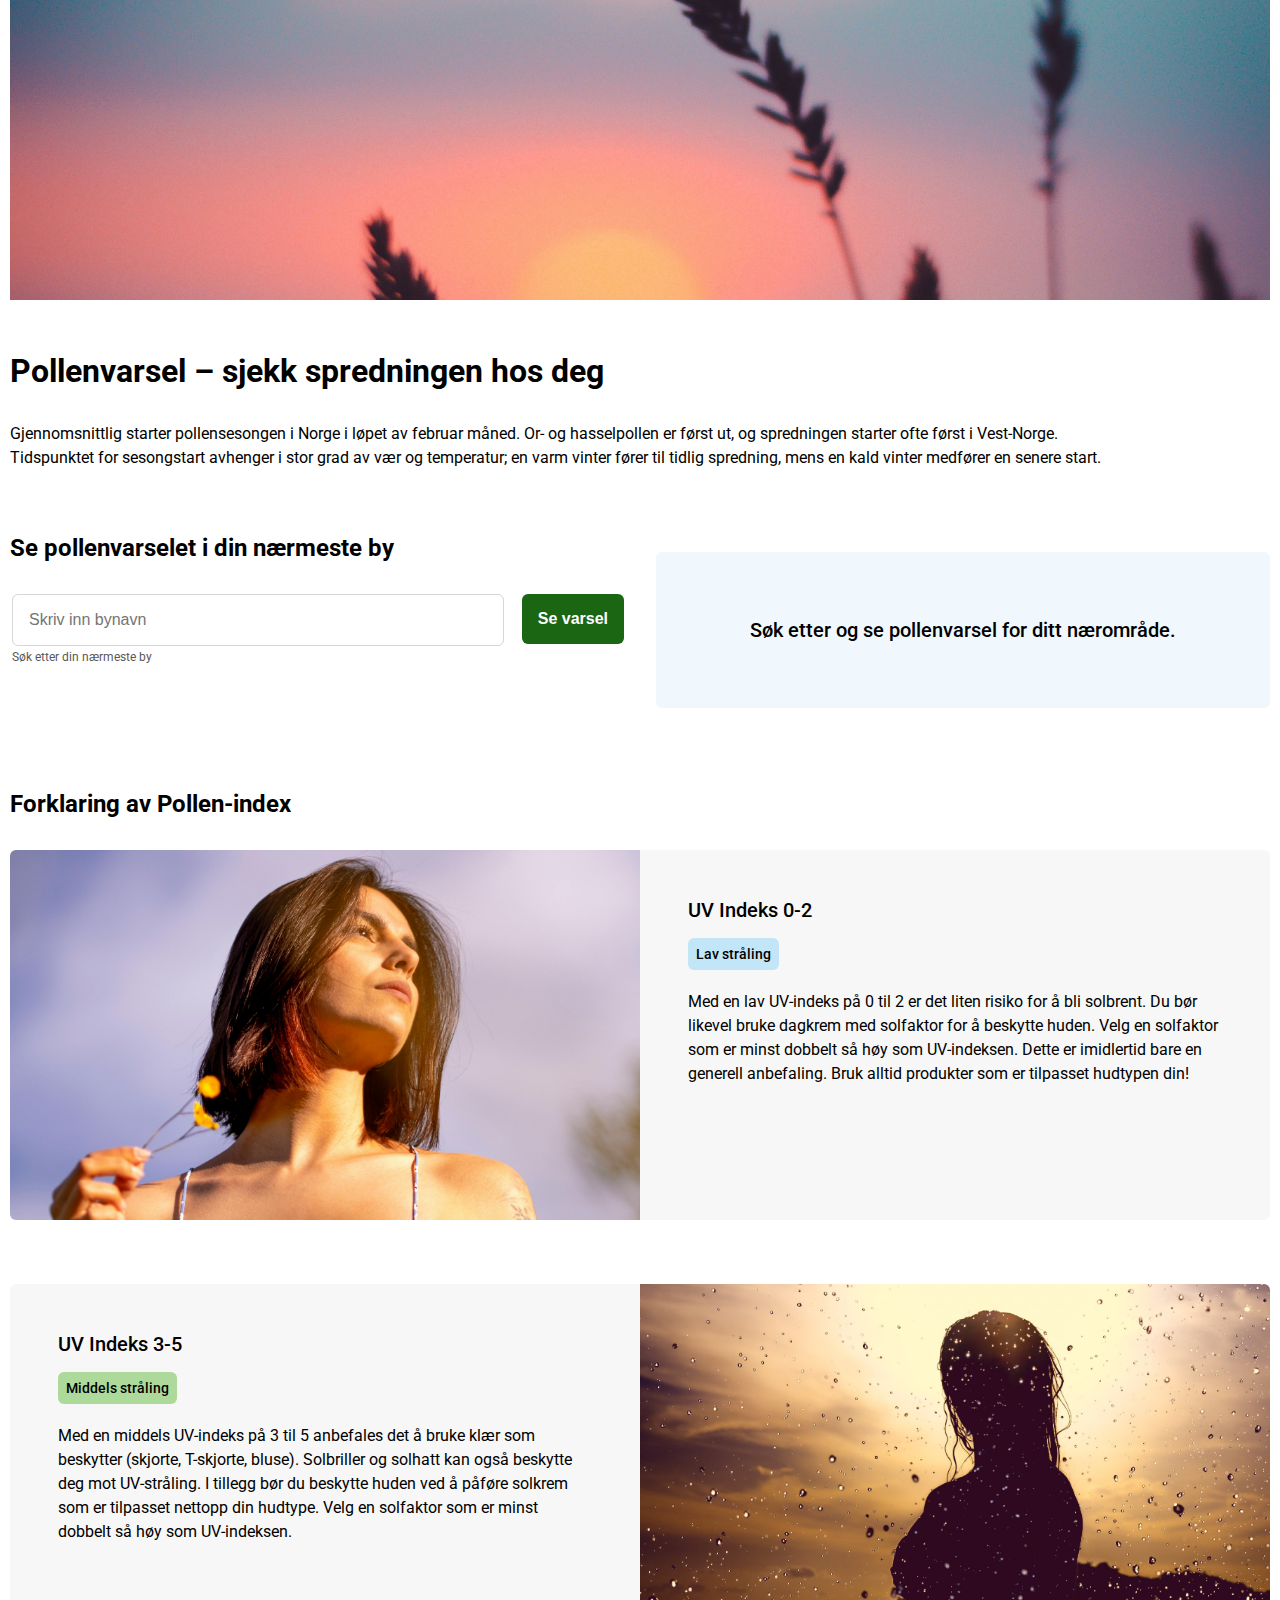
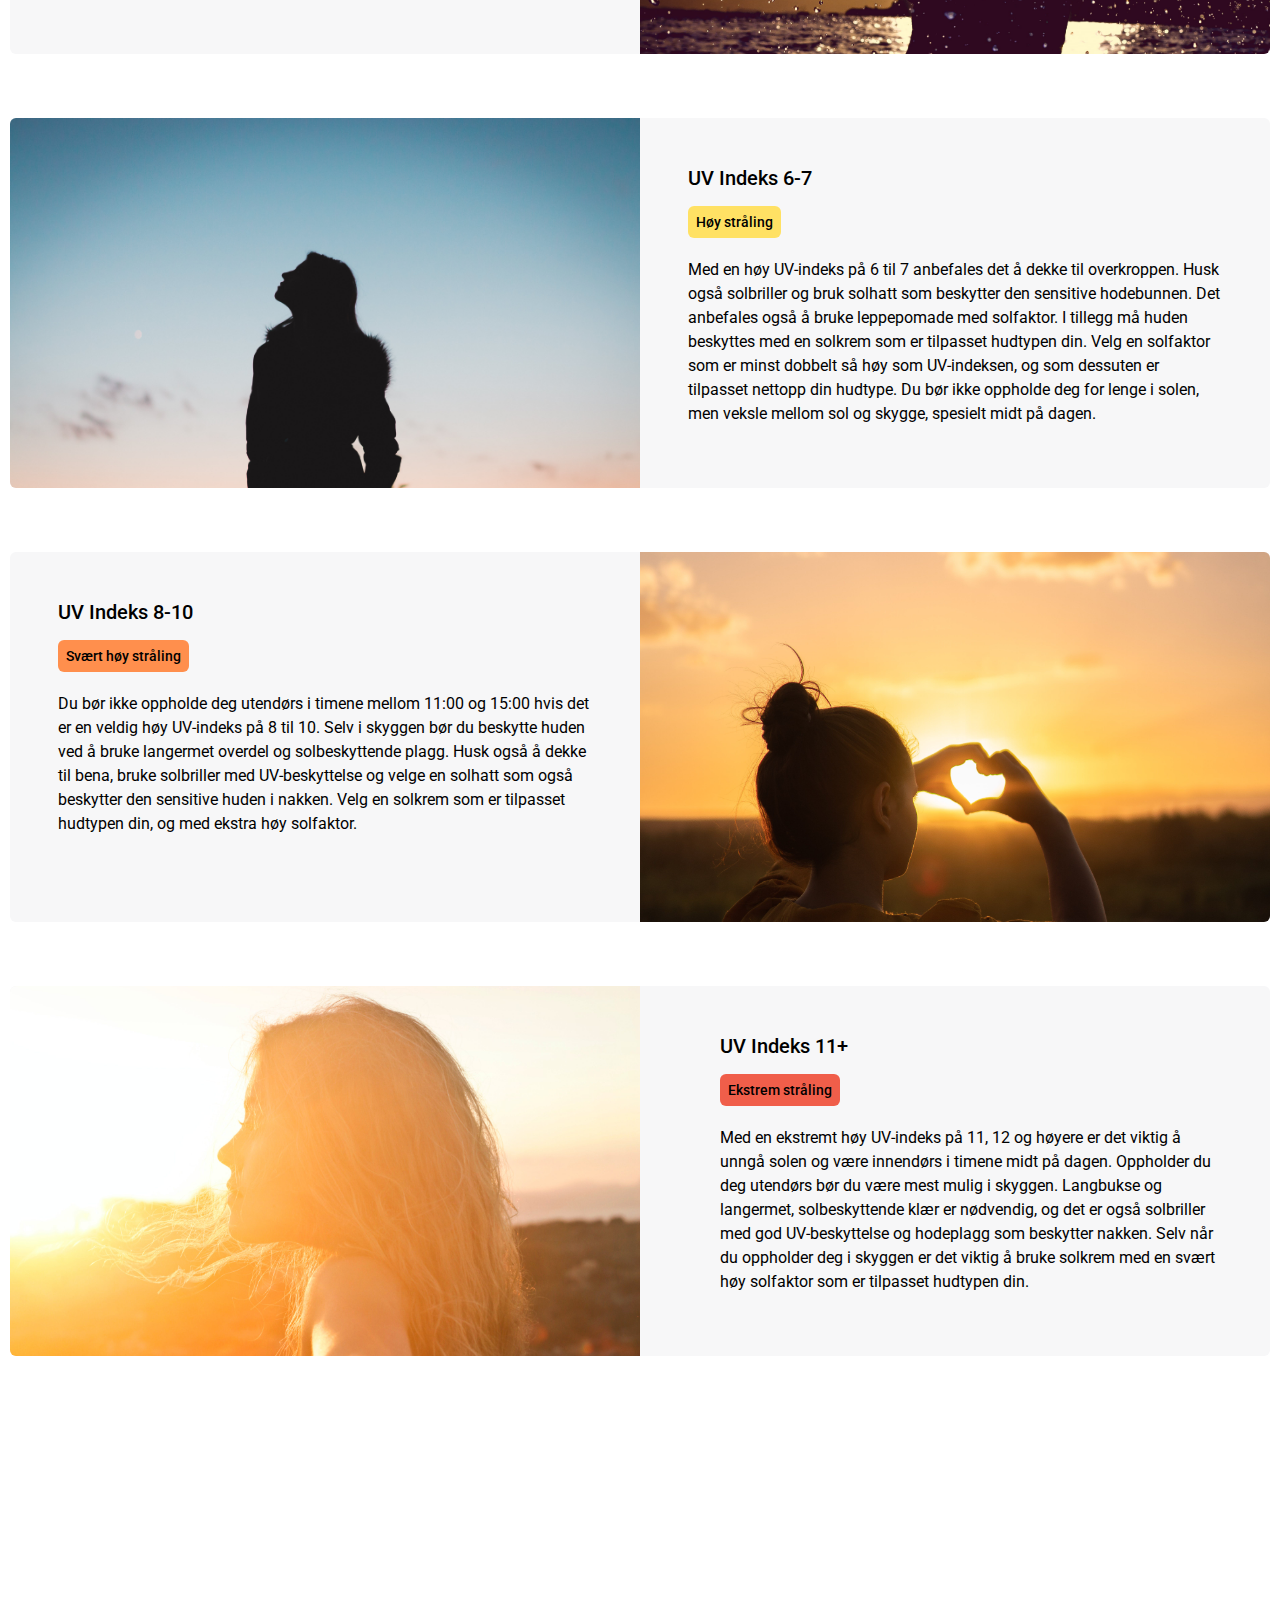
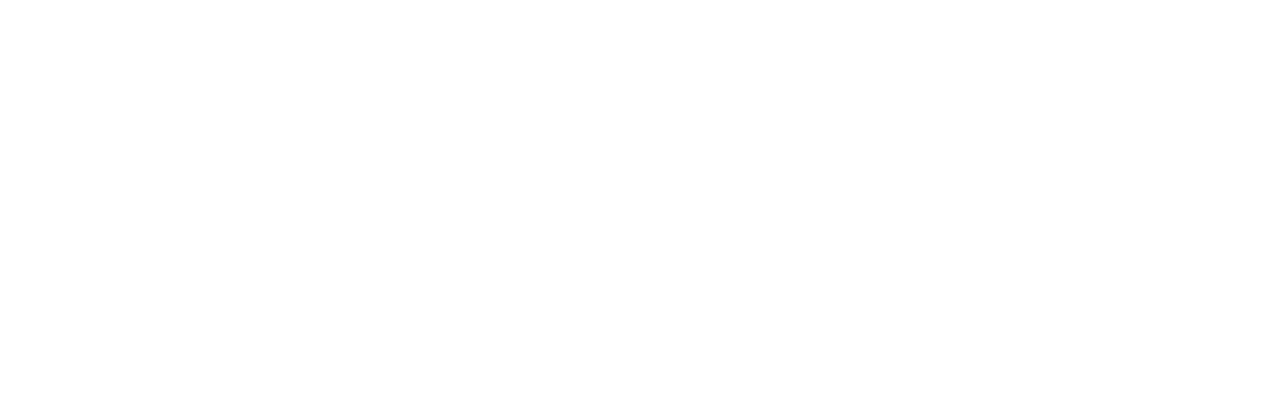
==== pollen.html @ 828fba29 "Added uvFull + started on pollenvarsel" ====
<!DOCTYPE html>
<head>
    <meta content="width=device-width, initial-scale=1" name="viewport" />
    <meta charset="UTF-8" />
    <link rel="stylesheet" href="css/chat.css" >
    <link rel="stylesheet" href="css/banner.css" >
    <link rel="stylesheet" href="css/main.css" >
    <link rel="stylesheet" href="css/header.css"> 
    <link rel="stylesheet" href="css/uvPollen.css">
    <link rel="preconnect" href="https://fonts.googleapis.com">
    <link rel="preconnect" href="https://fonts.gstatic.com" crossorigin>
    <link href="https://fonts.googleapis.com/css2?family=Roboto:wght@400;500;700&display=swap" rel="stylesheet">
</head> 
<body>
    <div id="main" class="container ">
        <img class="top-img" src="img/top.jpg" alt="Solnedgang med fine farger" />
        <div class="innerContainer">
            <div class="mb-64">
                <h1>Pollenvarsel – sjekk spredningen hos deg</h1>
                <p>Gjennomsnittlig starter pollensesongen i Norge i løpet av februar måned. Or- og hasselpollen er først ut, og spredningen starter ofte først i Vest-Norge. <br>
                Tidspunktet for sesongstart avhenger i stor grad av vær og temperatur; en varm vinter fører til tidlig spredning, mens en kald vinter medfører en senere start. </p>
            </div>
            <!-- UV Varsel -->
            <div class="flex cols gap-2 mb-64">
                <div class="leftBlock gap-2">
                    <h2 class="noMargin">Se pollenvarselet i din nærmeste by</h2>
                    <form class="uvForm" id="searchUV">
                        <fieldset class="locInput">
                            <input class="input" id="inp" type="text" name="search" placeholder="Skriv inn bynavn" />
                            <label for="inp" id="inpLabel" class="formLabel">Søk etter din nærmeste by</label>
                        </fieldset>
                        <input class="btnForm" data-gtm-event="iframe" data-gtm-category="ux" data-gtm-action="button" data-gtm-label="uv-varsel" type="submit" name="submit" value="Se varsel" />
                    </form>       
                </div>
                <div id="queryResult" class="queryResult">
                    <h3 id="uvTitle" class="textCenter initialTitle">Søk etter og se pollenvarsel for ditt nærområde.</h3>
                </div>
            </div>
            <h2 class="noMargin">Forklaring av Pollen-index</h2>
            <div id="low" class="borderBlock noPadding borderRadius h-370 mb-64 noBorder grey">
                <div class="cols noMargin noGap">
                    <div class="leftBlock halfWidth imgContainer">
                        <img class="uvPic" src="img/sunset1.jpg" alt="sunset" />
                    </div>
                    <div class="flex-1 p-24">
                        <h3>UV Indeks 0-2</h3>
                        <p class="mb-24"><span class="label borderRadius blue">Lav stråling</span></p>
                        <p>Med en lav UV-indeks på 0 til 2 er det liten risiko for å bli solbrent.
                            Du bør likevel bruke dagkrem med solfaktor for å beskytte huden.
                            Velg en solfaktor som er minst dobbelt så
                            høy som UV-indeksen. Dette er imidlertid bare en generell
                            anbefaling. Bruk alltid produkter som er tilpasset
                            hudtypen din!
                        </p>
                    </div>
                </div>
            </div>
            <div id="mid" class="borderBlock noPadding borderRadius h-370 mb-64 noBorder grey">
                <div class="cols noMargin flex-reverse noGap">
                    <div class="flex-1 p-24">
                        <h3>UV Indeks 3-5</h3>
                        <p class="mb-24"><span class="label borderRadius green">Middels stråling</span></p>
                        <p>Med en middels UV-indeks på 3 til 5 anbefales det å bruke klær som beskytter (skjorte, T-skjorte, bluse). Solbriller og solhatt kan også beskytte deg mot UV-stråling.
                            I tillegg bør du beskytte huden ved å påføre solkrem som er tilpasset nettopp din hudtype.
                            Velg en solfaktor som er minst dobbelt så
                            høy som UV-indeksen.
                        </p>
                    </div>
                    <div class="rightBlock halfWidth imgContainer">
                        <img class="uvPic" src="img/sunset2.jpg" alt="sunset" />
                    </div>
                </div>
            </div>
            <div id="high" class="borderBlock noPadding borderRadius h-370 mb-64 noBorder grey">
                <div class="cols noMargin noGap">
                    <div class="leftBlock halfWidth imgContainer">
                        <img src="img/sunset3.jpg" alt="sunset" />
                    </div>
                    <div class="flex-1 p-24">
                        <h3>UV Indeks 6-7</h3>
                        <p class="mb-24"><span class="label borderRadius yellow">Høy stråling</span></p>
                        <p>Med en høy UV-indeks på 6 til 7 anbefales det å dekke til
                            overkroppen. Husk også solbriller og bruk solhatt som beskytter den
                            sensitive hodebunnen. Det anbefales også å bruke leppepomade med solfaktor.
                            I tillegg må huden beskyttes med en solkrem som er
                            tilpasset hudtypen din. Velg en solfaktor som er minst dobbelt så høy som UV-indeksen, og som dessuten er tilpasset nettopp din hudtype. Du bør ikke oppholde deg for lenge i solen, men veksle mellom sol og skygge, spesielt midt på dagen.
                        </p>
                    </div>
                </div>
            </div>
            <div id="xhigh" class="borderBlock noPadding borderRadius h-370 mb-64 noBorder grey">
                <div class="cols noMargin flex-reverse noGap">
                    <div class="flex-1 p-24">
                        <h3>UV Indeks 8-10</h3>
                        <p class="mb-24"><span class="label borderRadius orange">Svært høy stråling</span></p>
                        <p>Du bør ikke oppholde deg utendørs i timene mellom 11:00 og 15:00 hvis
                            det er en veldig høy UV-indeks på 8 til 10.
                            Selv i skyggen bør du beskytte huden ved
                            å bruke langermet overdel og solbeskyttende plagg.
                            Husk også å dekke til bena, bruke solbriller med UV-beskyttelse
                            og velge en solhatt som også beskytter den sensitive huden i nakken.
                            Velg en solkrem som er tilpasset hudtypen din,
                            og med ekstra høy solfaktor.
                        </p>
                    </div>
                    <div class="rightBlock halfWidth imgContainer">
                        <img class="uvPic" src="img/sunset4.jpg" alt="sunset" />
                    </div>
                </div>
            </div> 
            <div id="extreme" class="borderBlock noPadding borderRadius h-370 mb-64 noBorder grey">
                <div class="cols noMargin">
                    <div class="leftBlock halfWidth imgContainer noGap">
                        <img class="uvPic" src="img/sunset5.jpg" alt="sunset" />
                    </div>
                    <div class="flex-1 p-24">
                        <h3>UV Indeks 11+</h3>
                        <p class="mb-24"><span class="label borderRadius red">Ekstrem stråling</span></p>
                        <p>Med en ekstremt høy UV-indeks på 11, 12 og høyere er det
                            viktig å unngå solen og være innendørs i timene midt på dagen.
                            Oppholder du deg utendørs bør du være mest mulig i skyggen.
                            Langbukse og langermet, solbeskyttende klær er nødvendig, og det er også solbriller med god UV-beskyttelse og hodeplagg som beskytter nakken.
                            Selv når du oppholder deg i skyggen er det viktig å bruke solkrem
                            med en svært høy solfaktor som er tilpasset
                            hudtypen din.
                        </p>
                    </div>
                </div>
            </div>
        </div>
    </div>
    <!--script src="js/js.js"></script>-->
    <script src="js/pollen.js"></script>
    <!--<script src="js/header.js"></script>-->
</body>
</html>
---- css/chat.css ----
/* CSS for the chat bubble and modal */ 

.chat {
    display: flex;
    height: 56px;
    padding-right:3rem; 
    border-radius: 100px;
    background-color: #E6F7FF;
    align-items: center;
    transition: transform 400ms;
}

.chatInteraction {
    transform: translateX(100%);
}

.chatContainer {
    min-width: 56px;
    height: 56px;
    display: flex;
    position: absolute;
    bottom: 1rem;
    right: 1rem;
    align-items: center;
    overflow: hidden;
    border-radius: 100px;
}

.bottom {
    position: fixed;
    height: auto;
    bottom: 0;
    width: 100%;
}

.btn-img {
    width:56px; 
    height: 56px;
    z-index: 100;
    position: absolute;
    right: 0;
    padding: 0;
}

.thumb {
    width: 100%;
    height: 100%;
    border-radius: 100px;
}

.btn {
    cursor: pointer;
    border: none;
    background: none;
}


.chatLabel {
    display: block;
    padding: 0 1.25rem 0 3rem;
    font-weight: 500;
    font-size: .85rem;
}

.exitChat {
    display: block;
    background: none;
    position: absolute;
    left: .5rem;
    border: none;
    border-radius: 100px;
}

.exitModal {
    right: 1.8rem;
    left: auto;
    top: 1.8rem;
    padding: .5rem;
}

/* Chat Modal */
.chatModal {
    /*background-image: url("../img/farma.png");
    background-repeat: no-repeat;
    background-position: bottom right;
    background-size: 70%;*/  
    display: flex;
    flex-direction: column;
    min-height: 900px;
    position: fixed;
    width: 400px;
    right: 1rem;
    bottom: 1rem;
    background-color: #FFF;
    z-index: 1000;
    border-radius: 6px;
    box-shadow: 5px 5px 20px 20px rgba(0, 0, 0, .035);
    border: 1px solid #ededed;
}

.modalContent {
    padding: 2rem;
}

.modalChunk {
    padding: 1.5rem;
    background-color: #E6F7FF;
    border-radius: 6px;
    margin: 0 0 1rem 0;
}

.chatImg {
    width: 100%;
    border-radius: 6px;
    margin-bottom: 1rem;
}

.modalHeading {
    width:85%;
    line-height: 150%;
    margin: 0;
}

.modalHeadBlock{
    padding: 2rem;
    border-bottom: 1px solid #d6d6d6;
}

@media only screen and (max-width: 600px) {
    .chatModal {
        min-height: auto;
        width: auto;
        bottom: 0;
        top: 0;
        left: 0;
        right: 0;
        border-radius: 0;
    }
    
    .chatImg {
        max-height: 180px;
    }

    .exitModal {
        right: 1rem;
        top: 1rem;
    }

    .modalHeadBlock{
        padding: 1rem;
    }

    .modalContent {
        padding: 1rem;
    }
    
}

/* Hiding chatmodal background image on devices with height less than or equal to 800px */
@media only screen and (max-height: 800px) {
    .chatModal {
        background-image: none;
    }
}
---- css/banner.css ----
/* CSS for the RX Banner */

.hand-bg {
    background-image: url("https://www.apotek1.no/cmsasset/.content/B2C-bilder/legemidler-og-resepter/haand-med-pilleboks-1260x864.png");
    background-position: right 0px top 60%;
    background-size: 60%;
    background-repeat: no-repeat;
    align-items:center;
    padding:4rem; 
}

h2.bannerTitle{
    margin-bottom: 1.5rem !important;
    font-size: 2.5rem;
} 

.bannerParagraph {
    margin-bottom: 1.5rem;
}

@media only screen and (min-width: 0px) and (max-width: 600px) {
    .hand-bg {
        height: 400px;
        align-items: flex-start;
        background-size: 110%;
        background-position: right -50px top 100%;
        padding:2rem; 
    }
    h2.bannerTitle {
        font-size: 2rem;
    }
    .content {
        text-align: center;
    }
}

@media only screen and (min-width: 601px) and (max-width: 991px) {
    .hand-bg {
        
        align-items: flex-start;
        background-size: 80%;
        background-position: right -150px top 50%;
        padding:4rem; 
    }

    h2.bannerTitle {
        font-size: 2rem;
    }
}
---- css/main.css ----
/* Main css */

body {
    height: 400vh;
    font-family: 'Roboto', sans-serif;
    margin: 0;
    box-sizing: border-box;
}

.container {
    max-width: 1260px;
    width: 100%;
    margin: 0 auto;
    scroll-behavior: smooth;
}

.flex {
    display: flex;
}

.flex-col {
    flex-direction: column;
}

.gap-2 {
    gap: 2rem !important;
}

.flex-1 {
    flex: 1;
}

.v-center {
    align-items: center;
}

.gap-sm {
    gap: .75rem;
}

.gap-md {
    gap: 1rem;
}

.top-img {
    width: 100%;
    height: 300px;
    object-fit: cover;
    object-position: center;
}


p {
    font-size: 1rem;
    line-height: 150%;
    margin: .5rem 0 1rem 0;
}

h1 {
    font-size: 2rem;
    margin: 3rem 0 2rem 0;
}

h2 {
    font-size: 1.5rem;
    margin: 0 0 1.5rem 0;
}

h3 {
    font-size: 1.25rem;
    font-weight: 500;
    margin-top: 0;
}

button {
    font-family: 'Roboto', sans-serif;
    font-weight: 500;
    font-size: .85rem;
}

a {
    color: #000;
}

a:hover {
    text-decoration: none;
}

.cta {
    display: flex;
    gap: .5rem;
    cursor: pointer;
    justify-content: center;
    align-items: center;
    padding: .65rem 1rem;
    border: none;
    border-radius: 6px;
    color: #fff;
    margin-top: .5rem;
}

.secondaryOutline {
    border: 2px solid #0d2880;
    background-color: transparent;
    color: #0d2880;
    max-height: 44.5px;
}

.fullwidth {
    width: 100%;
}

.primary {
    background-color: #1b6613; 
}

.secondary {
    background-color: #0d2880;
}

.lightGreen {
    background-color: #F3FCF2;
}

.lightGrey {
    background-color: #F7F7F8;
}

/* Sticky */
.sticky {
    position: fixed;
    bottom: 0;
    height: auto;
    width: 100%;
    background-color: #ededed;
    padding: 1rem;
}

.hidden {
    display: none;
}

/* Container header-revscroll top margin */
.headerRevscroll {
    margin-top: 80px;
}

.input {
    padding: 0 1rem;
    height: 50px;
    border-radius: 6px;
    border: 1px solid #d6d6d6;
    font-size: 1rem;
}

.btnForm {
    padding: 0 1rem;
    height: 50px;
    border-radius: 6px;
    background-color: #1b6613;
    color: #fff;
    border: none;
    font-size: 1rem;
    cursor: pointer;
    font-weight: 600;
}

.btnForm:hover {
    background-color: #264122;
}

.borderRadius {
    border-radius: 6px;
    overflow: hidden;
}

.borderBlock {
    display: flex;
    flex-direction: column;
    margin: 2rem 0;
    padding: 2.5rem;
    border: 1px solid #d6d6d6;
}

.noPadding {
    padding: 0;
}

.noMargin {
    margin: 0 !important;
}

.p-24 {
    padding: 3rem;
}

.flex-1 {
    flex: 1;
}

.textCenter {
    text-align: center;
}

.innerContainer {
    padding: 0;
    overflow: hidden;
}

table, th, td {
    border: 1px solid #d6d6d6;
    border-collapse: collapse;
}

table {
    width: 100%;
}

td {
    padding: 1rem;
}

.inline {
    display: flex;
    flex-direction: column;
    align-items: center;
}

.label {
    padding: .5rem;
    font-size: .875rem;
    font-weight: 500;
    margin-top: 0;
}

.formLabel {
    font-size: .75rem;
    color: #595959;
}

.error {
    color: #CA3622;
    font-weight: 600;
}

.input.error {
    border: 1px solid #CA3622;
    font-weight: 400;
}

.input.error:active, .input.error:focus {
    color:#000;
}

.locInput {
    display: flex;
    flex-direction: column;
    gap: .25rem;
    border: none;
    padding: 0;
    flex: 1;
}

.h-370 {
    height: 370px;
    overflow: hidden;
}

.mb-24 {
    margin-bottom: 24px !important;
}

.mb-64 {
    margin-bottom: 4rem !important;
}

@media only screen and (max-width:600px) {
    .innerContainer{
        padding: 0 .75rem;
    }

    .input {
        flex: auto;
    }

    .borderBlock {
        padding: 1rem
    }
}

@media only screen and (min-width: 601px) and (max-width:1259px) {
    .innerContainer{
        padding: 0 .75rem;
    }
}
---- css/header.css ----
.header {
    padding: .75rem 0;
    background-color: #F0F8FD;
}

.menu {
    display: flex;
    gap: .5rem;
    cursor: pointer;
    justify-content: center;
    align-items: center;
    padding: .65rem 1rem;
    border: solid 1px #C2E5F8;
    border-radius: 6px;
    color: #292929;
    background-color: #F0F8FD;
}

.input-text {
    border-radius: 6px;
}

.search {
    padding: .65rem 1rem;
    font-size: 1rem;
    border: solid 1px #C2E5F8;
    line-height: 24px;
}

.scrolledVisible {
    position: fixed;
    top: 0;
    left: 0;
    right: 0;
    z-index: 100;
}
---- css/uvPollen.css ----
.cols {
    display: flex;
    margin-bottom: 3rem;
    gap: 2rem;
}

.noGap {
    gap: 0;
}

.queryResult {
    display: flex;
    flex-direction: column;
    justify-content: center;
    width: 50%;
    border-radius: 6px;
}

.noBorder {
    border: none;
}

.blue {
    background-color: #f0f8fd;
}

.uvForm {
    display: flex;
    width: 100%;
    height: 100px;
    gap: 1rem;
    margin-bottom: 2rem;
}

.leftBlock {
    display: flex;
    flex-direction: column;
    width: 50%;
    gap: 1rem;
    /* margin-bottom: 3.5rem; */
}

.rightBlock {
    display: flex;
    flex-direction: column;
    width: 60%;
    gap: 1rem;
}

.halfWidth {
    width: 50%;
}

#uvIndex, #uvTitle {
    margin-bottom: 0;
    line-height: 140%;
}

.dot {
    width: 15px;
    height: 15px;
    border-radius: 10px;
    margin-bottom: .5rem;
}

.green {
    background-color: #ADDA9A !important;
}

.yellow {
    background-color: #ffe164 !important;
}

.orange {
    background-color: #FF8F4D !important;
}

.red {
    background-color: #F05E4A !important;
}

.blue {
    background-color: #C2E5F8 !important;
}

.grey {
    background-color: #F7F7F8 !important;
}

.uvIndexContainer {
    display: flex;
    gap: .75rem;
    align-items: center;
    margin-right: auto;
    border-radius: 100px;
    padding-right: 1rem;
    background-color: #fff;
    margin-bottom: 1rem;
}

.uvResult {
    display: flex;
    flex-direction: column;
    margin: 1.5rem 0 0 0;
    gap: .5rem;
    background-color: #F7F7F8;
    padding: 2rem;
    border-radius: 6px;
}

.uvPic {
    margin-top: -200px;
}

.uvlevel {
    font-size: .875rem;
    font-weight: 500;
}

#uvIndex {
    font-size: 1rem;
    font-weight: 700;
}    

.uvIcon {
    padding: .5rem;
    border-radius: 100px;
}

.uvlevel {
    margin-left: auto;
    margin-bottom: 0 !important;
    padding: .25rem .5rem;
    border-radius: 6px;
}

.widgetTop {
    display: flex;
    justify-content: space-between;
    align-items: flex-start;
}

.uvbar {
    width: 100%;
    padding: 3rem;
    display: flex;
    flex-direction: column;
    gap: .25rem;
}

.bar {
    height: 1rem;
    display: flex;
    gap: 0.5rem;
    border-radius: 6px;
}

.barvalue {
    flex: 1;
    background-color: #d6d6d6;
    border-radius: 4px;
}

.initialTitle {
    padding: 4rem 2rem;
    background-color: #F0F8FD;
    border-radius: 6px;
}

@media only screen and (max-width: 800px) {
    .queryResult {
        width: 100%;
    }
    
    .leftBlock {
        width: 100%;
        flex-direction: column;
        margin: 0;
    }
    
    .uvForm {
        width: 100%;
        flex-direction: column;
        margin: 0 0 0 0;
    }

    .cols {
        flex-direction: column;
        margin-bottom: 0;
    }

    .flex-reverse {
        flex-direction: column-reverse;
    }

    .h-370 {
        height: auto;
    }

    .p-24 {
        padding: 1rem;
    }

    .noPadding {
        padding: 0 !important;
    }

    .uvPic {
        margin-top: 0;
        height: 100%;
        width: 100%;
        object-fit: cover;
    }

    .imgContainer {
        height: 250px;
        object-fit: cover;
    }

    .halfWidth {
        width: 100%;
    }

    .uvForm {
        height: auto;
    }

    .uvResult {
        padding: 1rem 1rem 1.5rem 1rem;
    }

    .noGap {
        gap: 1rem;
    }

    .bar {
        height: .75rem;
        gap: 0.25rem;
    }
}
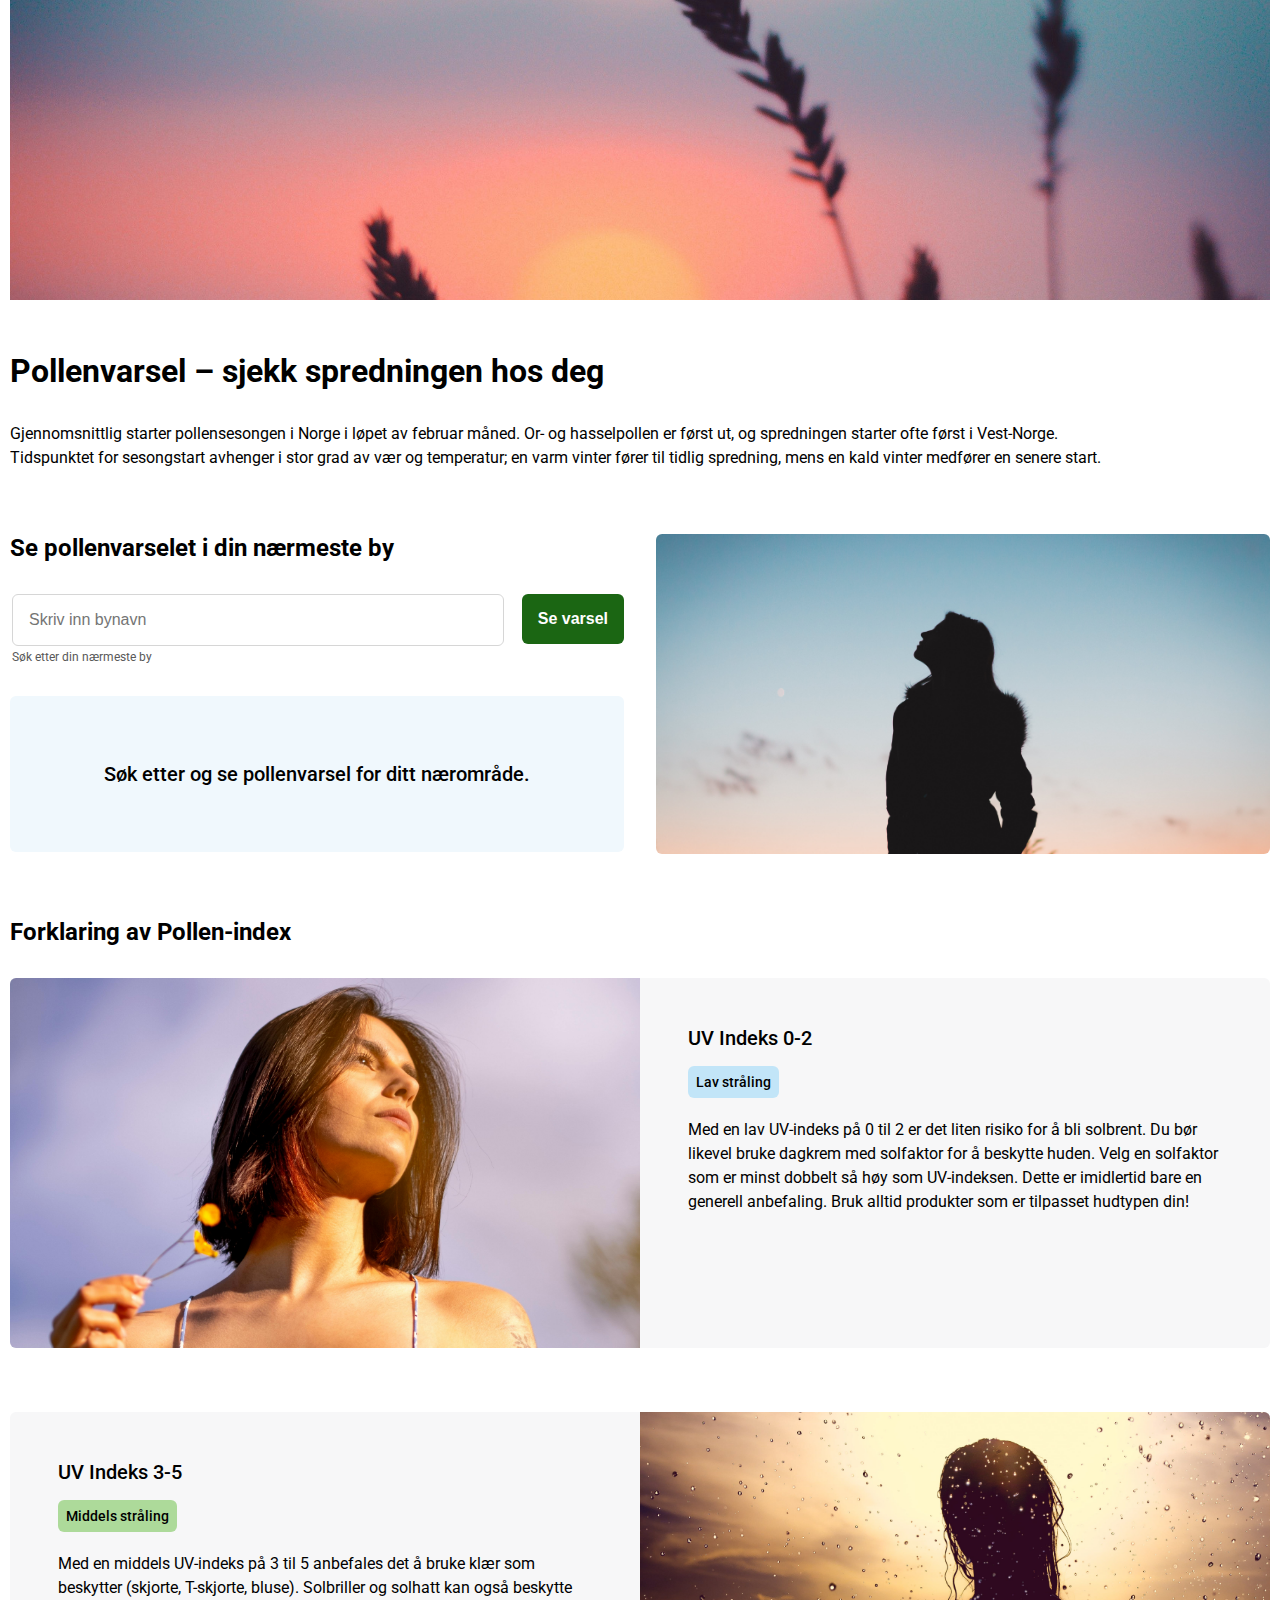
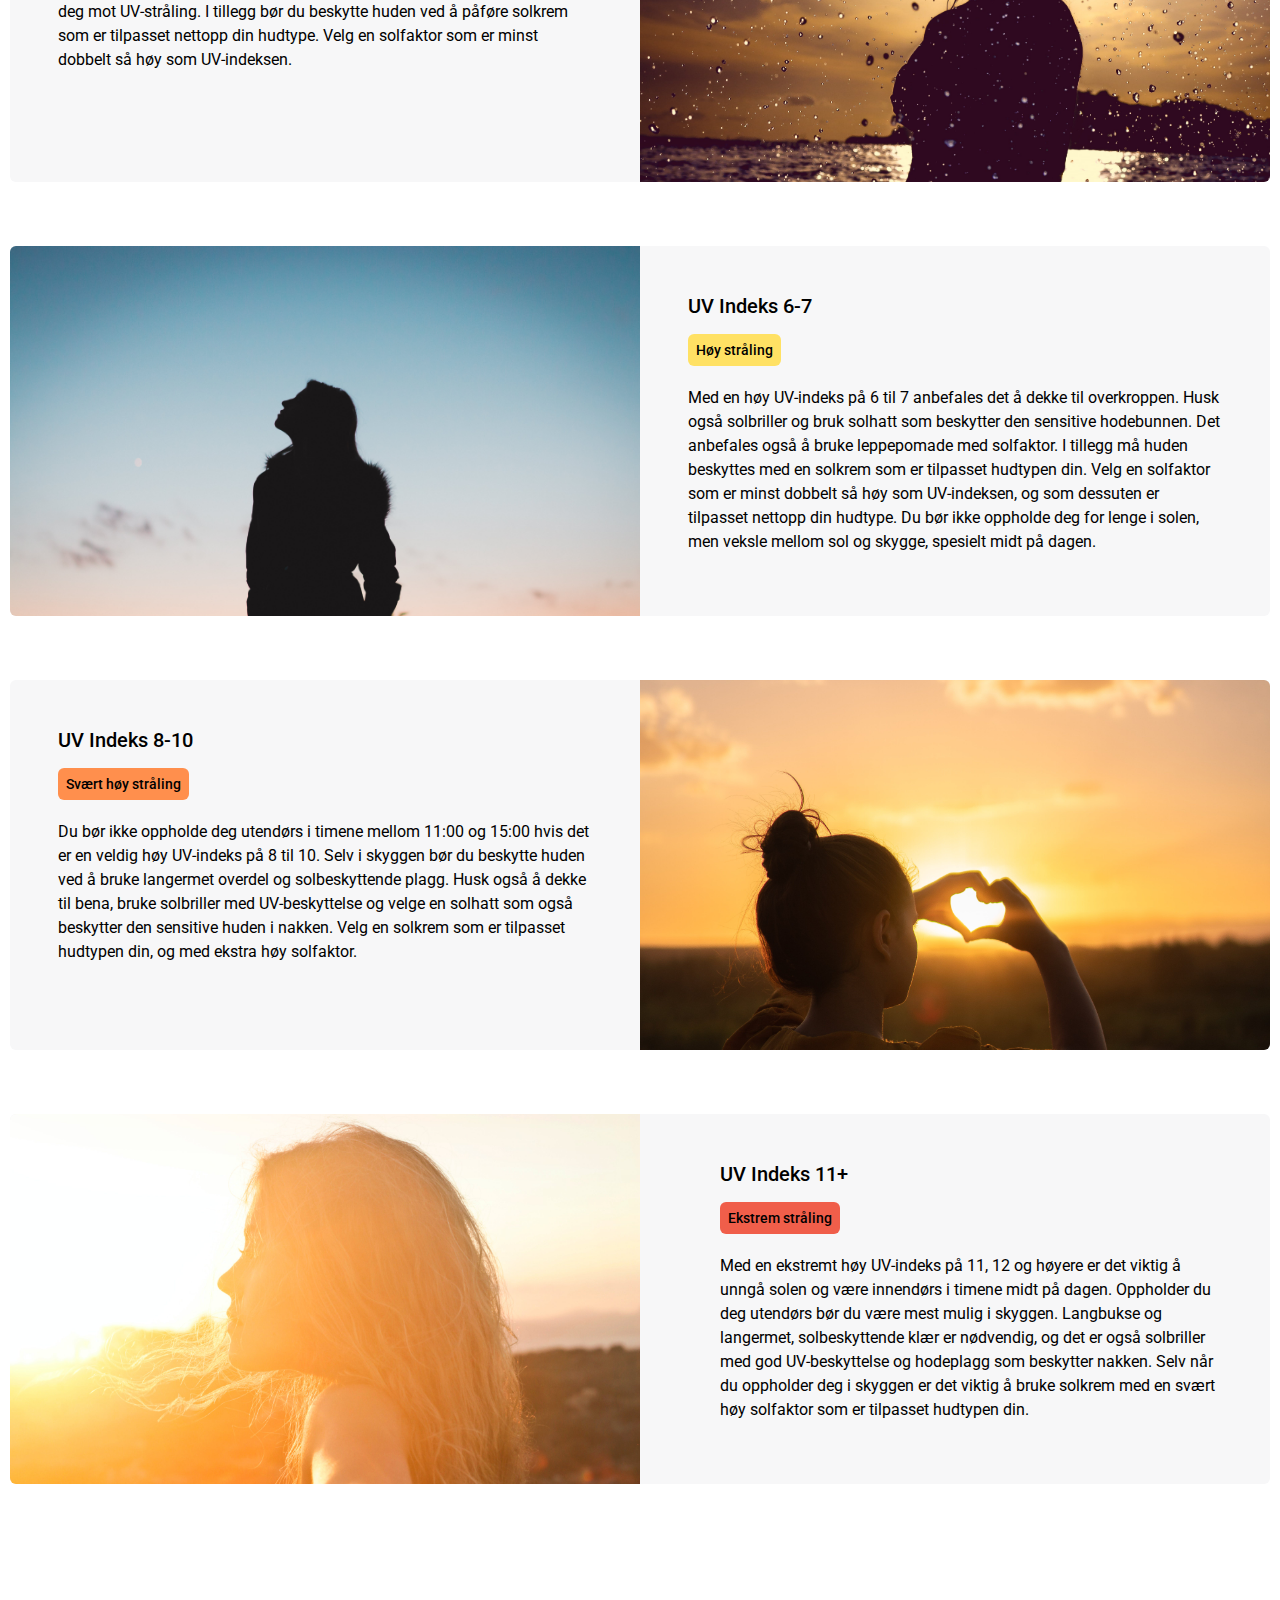
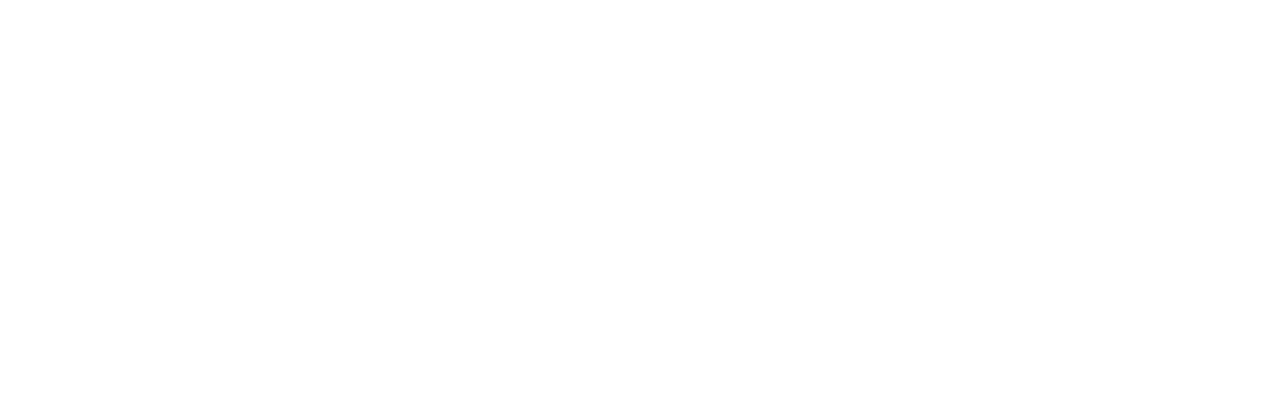
==== commit c81acc4a: "Completed uv index" ====
--- a/pollen.html
+++ b/pollen.html
@@ -31,9 +31,12 @@
                         </fieldset>
                         <input class="btnForm" data-gtm-event="iframe" data-gtm-category="ux" data-gtm-action="button" data-gtm-label="uv-varsel" type="submit" name="submit" value="Se varsel" />
                     </form>       
+                    <div id="queryResult" class="queryResult">
+                        <h3 id="uvTitle" class="textCenter initialTitle">Søk etter og se pollenvarsel for ditt nærområde.</h3>
+                    </div>       
                 </div>
-                <div id="queryResult" class="queryResult">
-                    <h3 id="uvTitle" class="textCenter initialTitle">Søk etter og se pollenvarsel for ditt nærområde.</h3>
+                <div class="rightBlock hidden">
+                    <img class="uvRightColPic" src="img/sunset3.jpg" alt="sun" />
                 </div>
             </div>
             <h2 class="noMargin">Forklaring av Pollen-index</h2>
--- a/css/uvPollen.css
+++ b/css/uvPollen.css
@@ -12,7 +12,7 @@
     display: flex;
     flex-direction: column;
     justify-content: center;
-    width: 50%;
+    width: 100%;
     border-radius: 6px;
 }
 
@@ -27,9 +27,8 @@
 .uvForm {
     display: flex;
     width: 100%;
-    height: 100px;
+    height: auto;
     gap: 1rem;
-    margin-bottom: 2rem;
 }
 
 .leftBlock {
@@ -43,7 +42,7 @@
 .rightBlock {
     display: flex;
     flex-direction: column;
-    width: 60%;
+    width: 50%;
     gap: 1rem;
 }
 
@@ -112,6 +111,13 @@
     margin-top: -200px;
 }
 
+.uvRightColPic {
+    height: 320px;
+    object-fit: cover;
+    object-position: 0% 50%;
+    border-radius: 6px;
+}
+
 .uvlevel {
     font-size: .875rem;
     font-weight: 500;
@@ -168,10 +174,10 @@
 }
 
 @media only screen and (max-width: 800px) {
-    .queryResult {
-        width: 100%;
-    }
-    
+    .rightBlock {
+        width: 100%;
+    }
+
     .leftBlock {
         width: 100%;
         flex-direction: column;
@@ -237,4 +243,16 @@
         height: .75rem;
         gap: 0.25rem;
     }
+
+    .hide {
+        display: none;
+    }
+
+    .hidden {
+        display: none !important;
+    }
+
+    .initialTitle {
+        padding: 1rem;
+    }
 }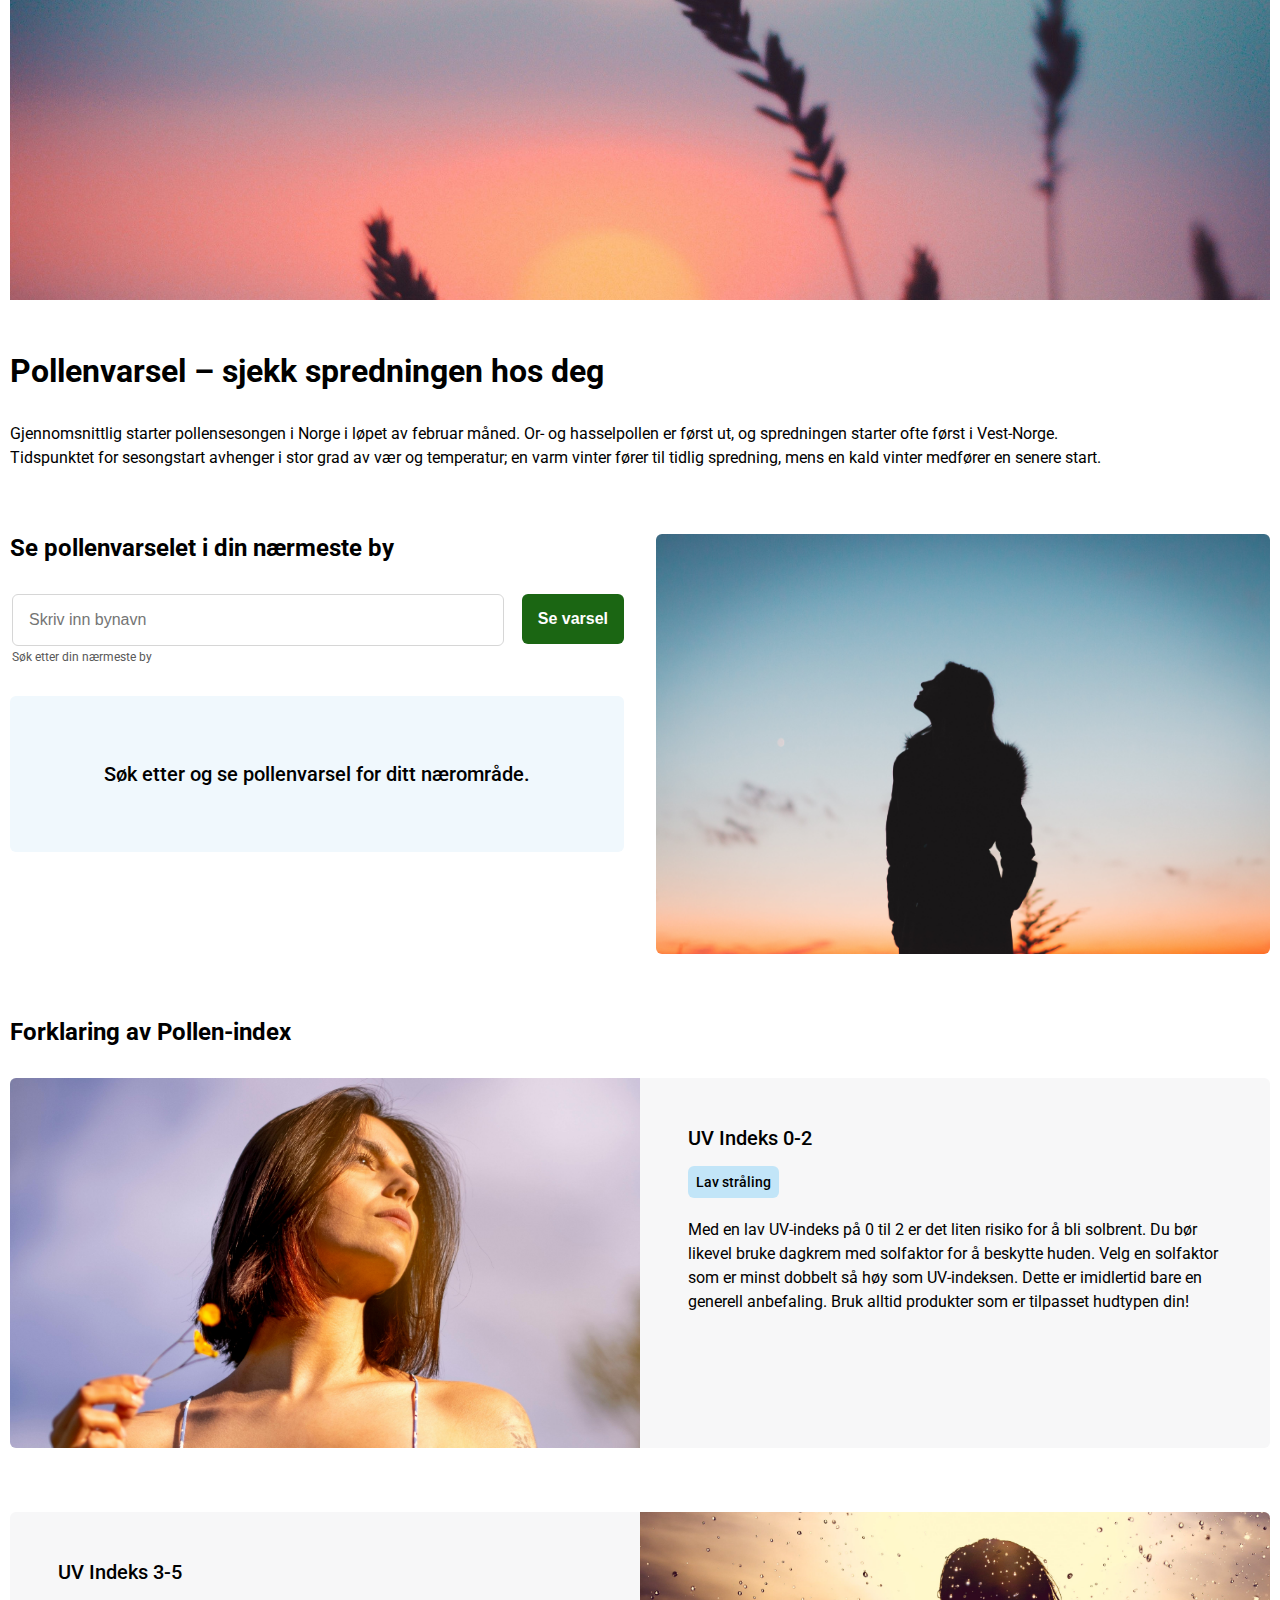
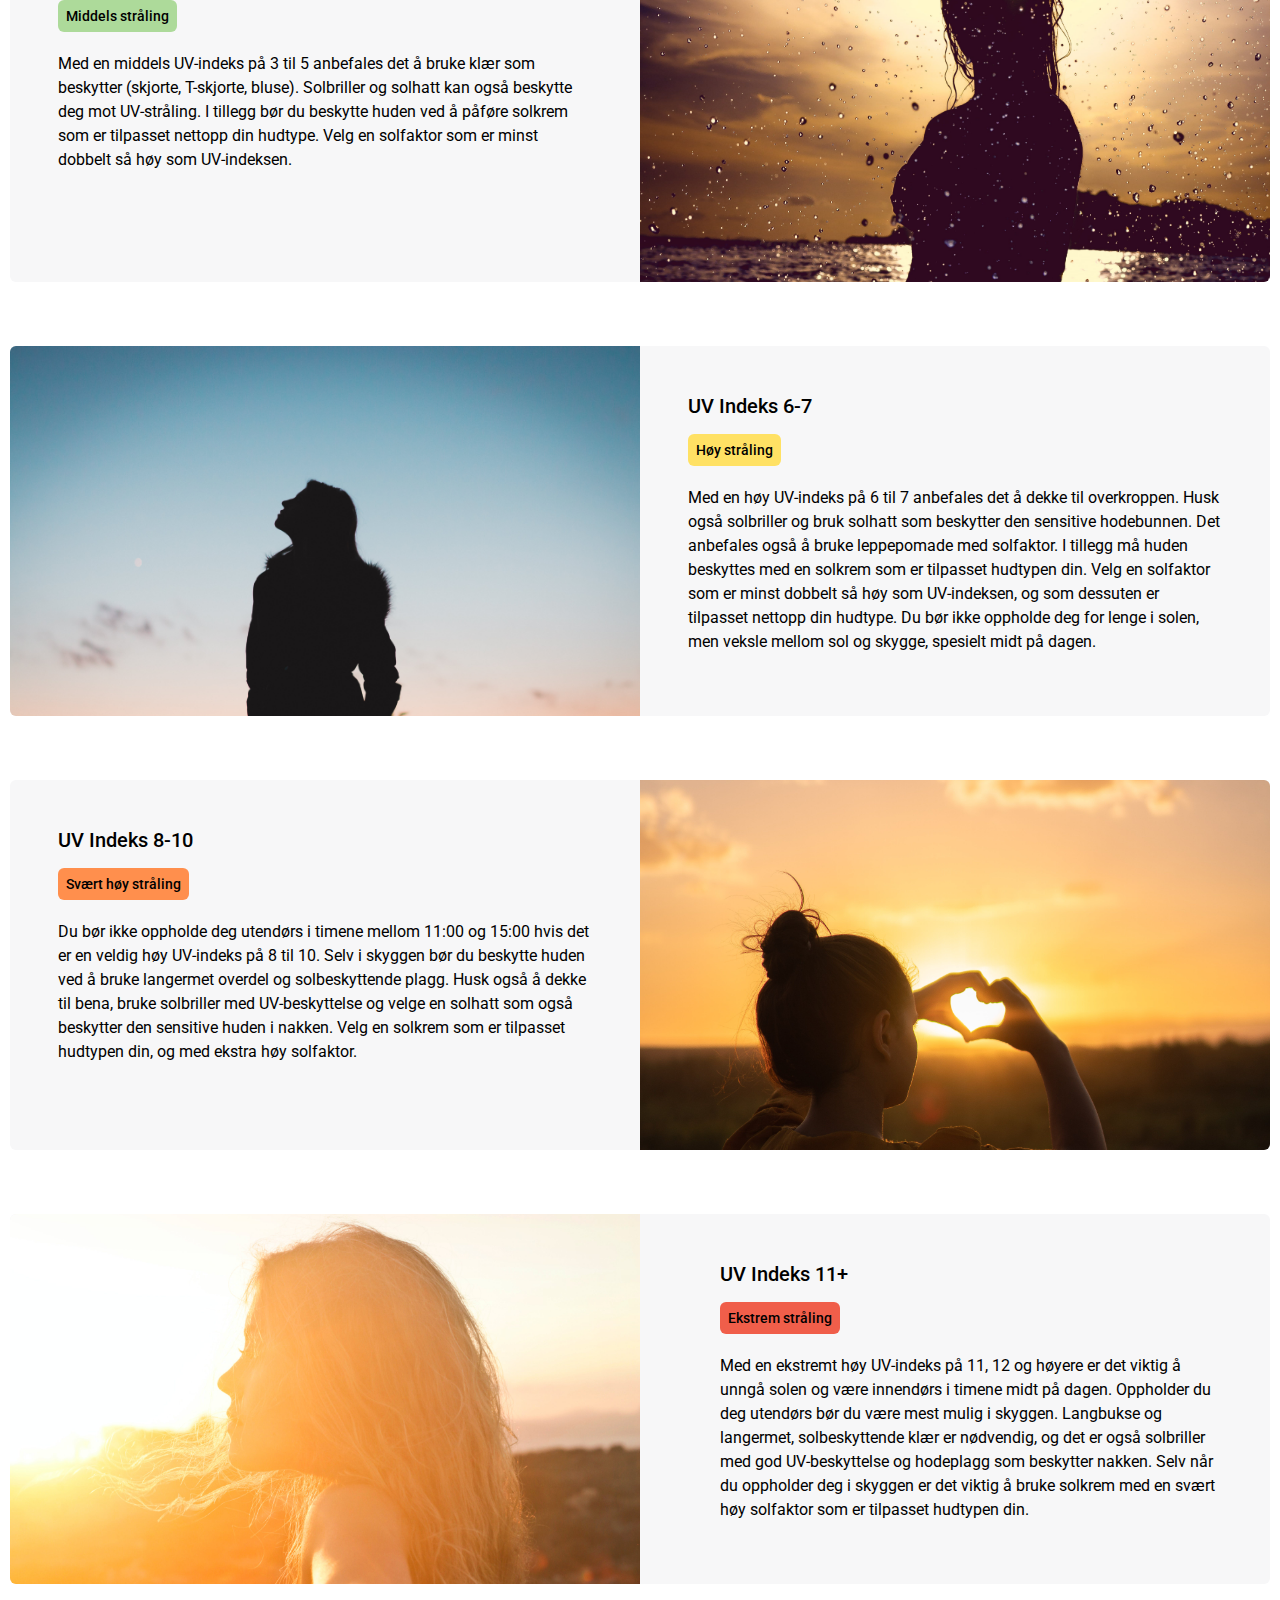
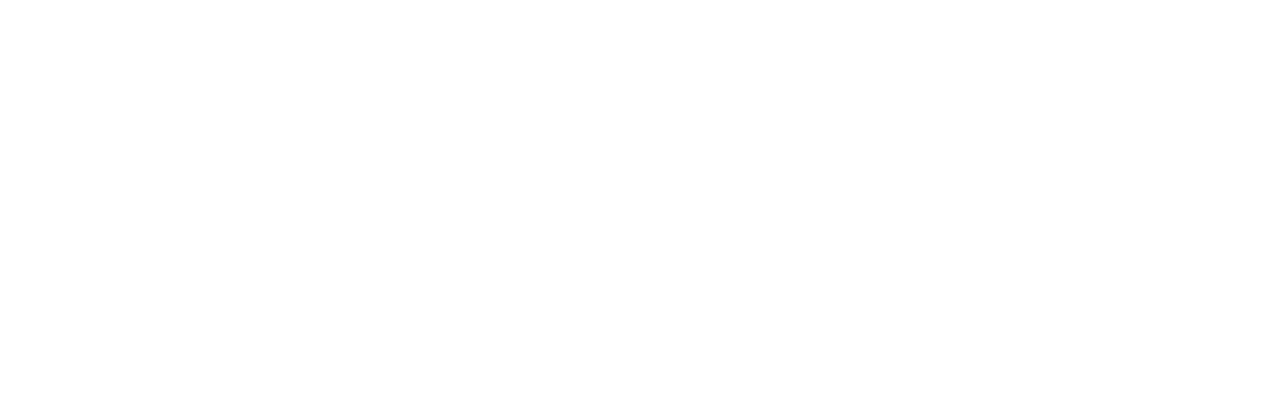
==== commit f148d11f: "class and element cleanup in pollenvarsel" ====
--- a/pollen.html
+++ b/pollen.html
@@ -6,7 +6,7 @@
     <link rel="stylesheet" href="css/banner.css" >
     <link rel="stylesheet" href="css/main.css" >
     <link rel="stylesheet" href="css/header.css"> 
-    <link rel="stylesheet" href="css/uvPollen.css">
+    <link rel="stylesheet" href="css/pollen.css">
     <link rel="preconnect" href="https://fonts.googleapis.com">
     <link rel="preconnect" href="https://fonts.gstatic.com" crossorigin>
     <link href="https://fonts.googleapis.com/css2?family=Roboto:wght@400;500;700&display=swap" rel="stylesheet">
@@ -24,7 +24,7 @@
             <div class="flex cols gap-2 mb-64">
                 <div class="leftBlock gap-2">
                     <h2 class="noMargin">Se pollenvarselet i din nærmeste by</h2>
-                    <form class="uvForm" id="searchUV">
+                    <form class="pollenForm" id="searchPollen">
                         <fieldset class="locInput">
                             <input class="input" id="inp" type="text" name="search" placeholder="Skriv inn bynavn" />
                             <label for="inp" id="inpLabel" class="formLabel">Søk etter din nærmeste by</label>
@@ -32,18 +32,18 @@
                         <input class="btnForm" data-gtm-event="iframe" data-gtm-category="ux" data-gtm-action="button" data-gtm-label="uv-varsel" type="submit" name="submit" value="Se varsel" />
                     </form>       
                     <div id="queryResult" class="queryResult">
-                        <h3 id="uvTitle" class="textCenter initialTitle">Søk etter og se pollenvarsel for ditt nærområde.</h3>
+                        <h3 id="pollenTitle" class="textCenter initialTitle">Søk etter og se pollenvarsel for ditt nærområde.</h3>
                     </div>       
                 </div>
                 <div class="rightBlock hidden">
-                    <img class="uvRightColPic" src="img/sunset3.jpg" alt="sun" />
+                    <img class="pollenRightColPic" src="img/sunset3.jpg" alt="sun" />
                 </div>
             </div>
             <h2 class="noMargin">Forklaring av Pollen-index</h2>
             <div id="low" class="borderBlock noPadding borderRadius h-370 mb-64 noBorder grey">
                 <div class="cols noMargin noGap">
                     <div class="leftBlock halfWidth imgContainer">
-                        <img class="uvPic" src="img/sunset1.jpg" alt="sunset" />
+                        <img class="pollenPic" src="img/sunset1.jpg" alt="sunset" />
                     </div>
                     <div class="flex-1 p-24">
                         <h3>UV Indeks 0-2</h3>
@@ -70,7 +70,7 @@
                         </p>
                     </div>
                     <div class="rightBlock halfWidth imgContainer">
-                        <img class="uvPic" src="img/sunset2.jpg" alt="sunset" />
+                        <img class="pollenPic" src="img/sunset2.jpg" alt="sunset" />
                     </div>
                 </div>
             </div>
@@ -107,14 +107,14 @@
                         </p>
                     </div>
                     <div class="rightBlock halfWidth imgContainer">
-                        <img class="uvPic" src="img/sunset4.jpg" alt="sunset" />
+                        <img class="pollenPic" src="img/sunset4.jpg" alt="sunset" />
                     </div>
                 </div>
             </div> 
             <div id="extreme" class="borderBlock noPadding borderRadius h-370 mb-64 noBorder grey">
                 <div class="cols noMargin">
                     <div class="leftBlock halfWidth imgContainer noGap">
-                        <img class="uvPic" src="img/sunset5.jpg" alt="sunset" />
+                        <img class="pollenPic" src="img/sunset5.jpg" alt="sunset" />
                     </div>
                     <div class="flex-1 p-24">
                         <h3>UV Indeks 11+</h3>
--- a/css/pollen.css
+++ b/css/pollen.css
@@ -0,0 +1,258 @@
+.cols {
+    display: flex;
+    margin-bottom: 3rem;
+    gap: 2rem;
+}
+
+.noGap {
+    gap: 0;
+}
+
+.queryResult {
+    display: flex;
+    flex-direction: column;
+    justify-content: center;
+    width: 100%;
+    border-radius: 6px;
+}
+
+.noBorder {
+    border: none;
+}
+
+.blue {
+    background-color: #f0f8fd;
+}
+
+.pollenForm {
+    display: flex;
+    width: 100%;
+    height: auto;
+    gap: 1rem;
+}
+
+.leftBlock {
+    display: flex;
+    flex-direction: column;
+    width: 50%;
+    gap: 1rem;
+    /* margin-bottom: 3.5rem; */
+}
+
+.rightBlock {
+    display: flex;
+    flex-direction: column;
+    width: 50%;
+    gap: 1rem;
+}
+
+.halfWidth {
+    width: 50%;
+}
+
+#pollenIndex, #pollenTitle {
+    margin-bottom: 0;
+    line-height: 140%;
+}
+
+.dot {
+    width: 15px;
+    height: 15px;
+    border-radius: 10px;
+    margin-bottom: .5rem;
+}
+
+.green {
+    background-color: #ADDA9A !important;
+}
+
+.yellow {
+    background-color: #ffe164 !important;
+}
+
+.orange {
+    background-color: #FF8F4D !important;
+}
+
+.red {
+    background-color: #F05E4A !important;
+}
+
+.blue {
+    background-color: #C2E5F8 !important;
+}
+
+.grey {
+    background-color: #F7F7F8 !important;
+}
+
+.pollenIndexContainer {
+    display: flex;
+    gap: .75rem;
+    align-items: center;
+    margin-right: auto;
+    border-radius: 100px;
+    padding-right: 1rem;
+    background-color: #fff;
+    margin-bottom: 1rem;
+}
+
+.pollenResult {
+    display: flex;
+    flex-direction: column;
+    margin: 1.5rem 0 0 0;
+    gap: .5rem;
+    background-color: #F7F7F8;
+    padding: 2rem;
+    border-radius: 6px;
+}
+
+.pollenPic {
+    margin-top: -200px;
+}
+
+.pollenRightColPic {
+    height: 420px;
+    object-fit: cover;
+    object-position: 0% 50%;
+    border-radius: 6px;
+}
+
+.pollenlevel {
+    font-size: .875rem;
+    font-weight: 500;
+}
+
+#pollenIndex {
+    font-size: 1rem;
+    font-weight: 700;
+}    
+
+.pollenIcon {
+    padding: .5rem;
+    border-radius: 100px;
+}
+
+.pollenlevel {
+    margin-left: auto;
+    margin-bottom: 0 !important;
+    padding: .25rem .5rem;
+    border-radius: 6px;
+}
+
+.widgetTop {
+    display: flex;
+    justify-content: space-between;
+    align-items: flex-start;
+}
+
+.pollenbar {
+    width: 100%;
+    padding: 3rem;
+    display: flex;
+    flex-direction: column;
+    gap: .25rem;
+}
+
+.bar {
+    height: 1rem;
+    display: flex;
+    gap: 0.5rem;
+    border-radius: 6px;
+}
+
+.barvalue {
+    flex: 1;
+    background-color: #d6d6d6;
+    border-radius: 4px;
+}
+
+.initialTitle {
+    padding: 4rem 2rem;
+    background-color: #F0F8FD;
+    border-radius: 6px;
+}
+
+@media only screen and (max-width: 800px) {
+    .rightBlock {
+        width: 100%;
+    }
+
+    .leftBlock {
+        width: 100%;
+        flex-direction: column;
+        margin: 0;
+    }
+    
+    .pollenForm {
+        width: 100%;
+        flex-direction: column;
+        margin: 0 0 0 0;
+    }
+
+    .cols {
+        flex-direction: column;
+        margin-bottom: 0;
+    }
+
+    .flex-reverse {
+        flex-direction: column-reverse;
+    }
+
+    .h-370 {
+        height: auto;
+    }
+
+    .p-24 {
+        padding: 1rem;
+    }
+
+    .noPadding {
+        padding: 0 !important;
+    }
+
+    .pollenPic {
+        margin-top: 0;
+        height: 100%;
+        width: 100%;
+        object-fit: cover;
+    }
+
+    .imgContainer {
+        height: 250px;
+        object-fit: cover;
+    }
+
+    .halfWidth {
+        width: 100%;
+    }
+
+    .pollenForm {
+        height: auto;
+    }
+
+    .pollenResult {
+        padding: 1rem 1rem 1.5rem 1rem;
+    }
+
+    .noGap {
+        gap: 1rem;
+    }
+
+    .bar {
+        height: .75rem;
+        gap: 0.25rem;
+    }
+
+    .hide {
+        display: none;
+    }
+
+    .hidden {
+        display: none !important;
+    }
+
+    .initialTitle {
+        padding: 1rem;
+    }
+}